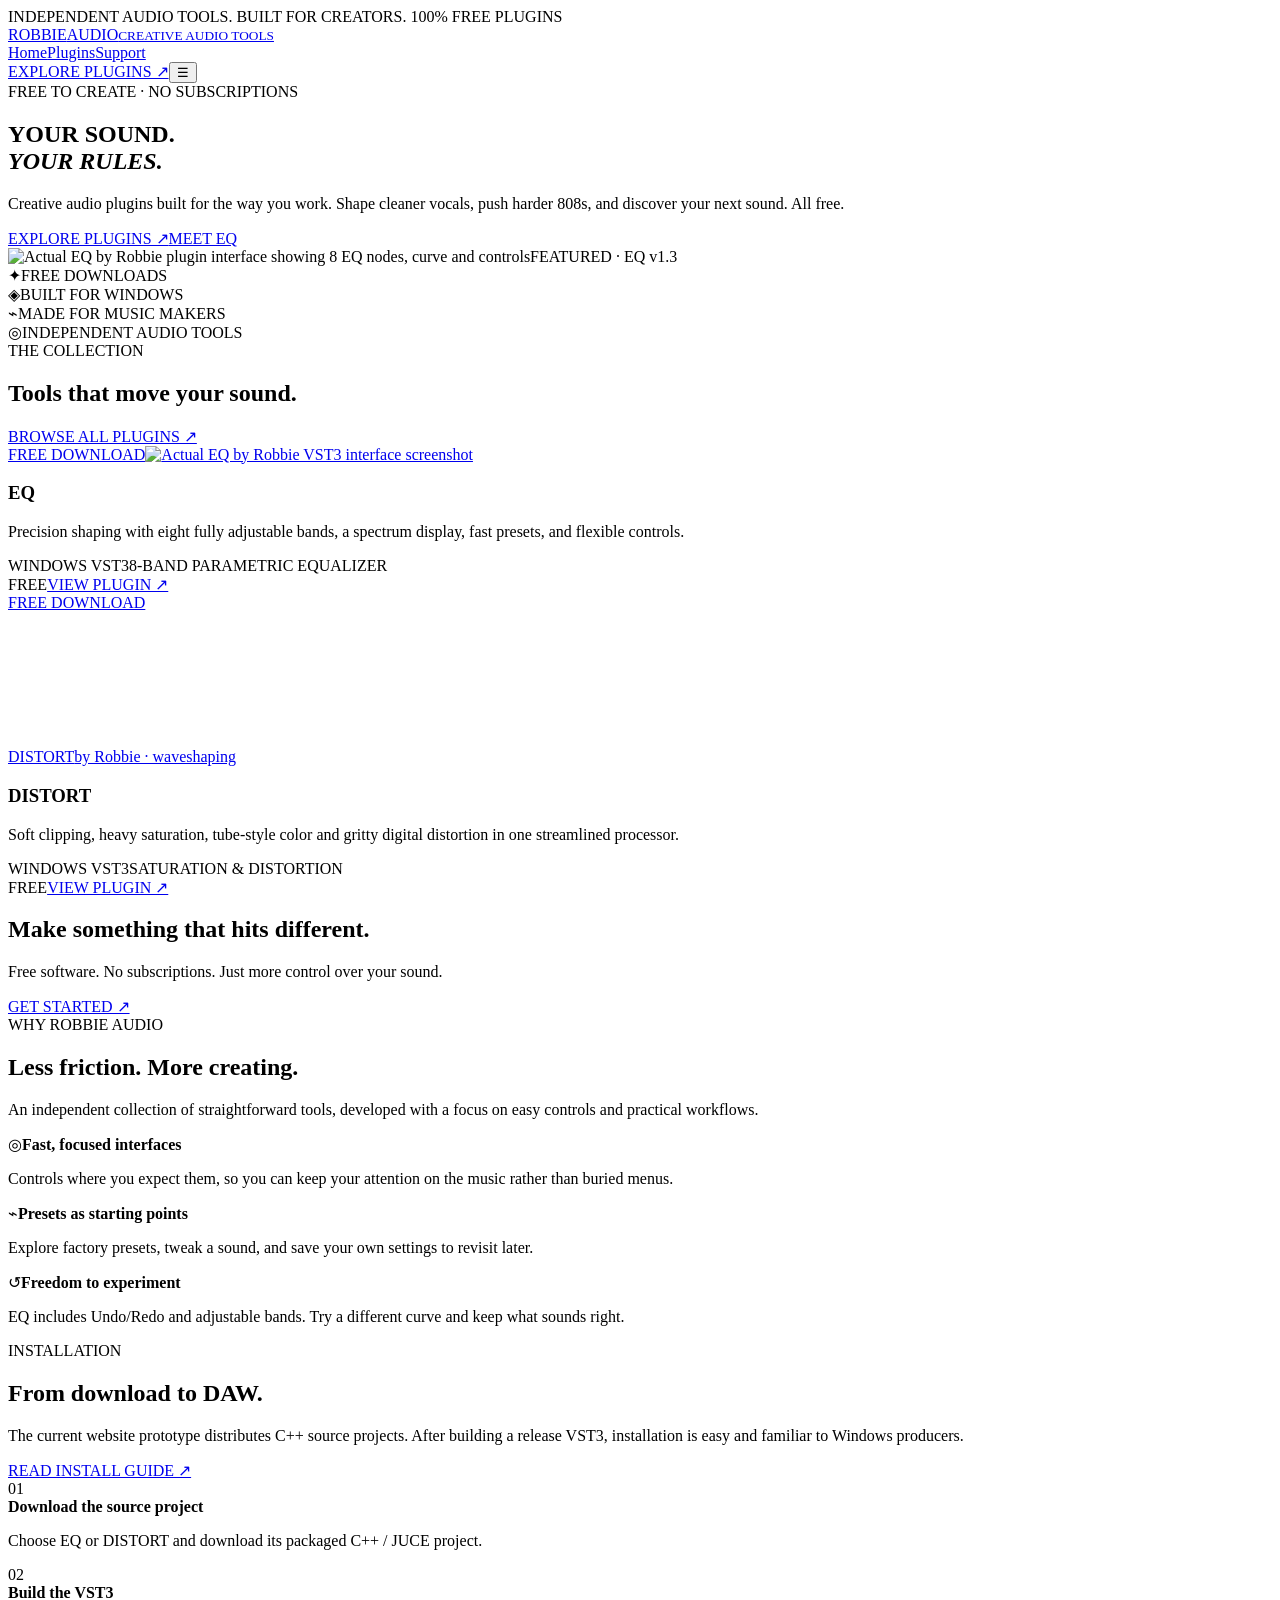
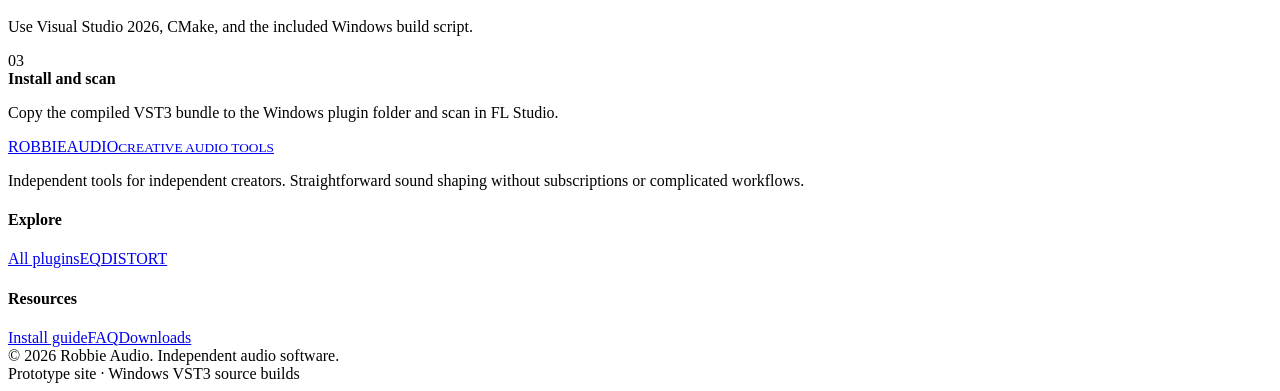
==== index.html @ d61e67d3 "Add files via upload" ====
<!doctype html><html lang="en"><head><meta charset="UTF-8"><meta name="viewport" content="width=device-width,initial-scale=1"><meta name="theme-color" content="#0b0b0e"><meta name="description" content="Robbie Audio makes creative audio plugins for producers. Explore free EQ and distortion plugins for Windows VST3."><link rel="icon" type="image/svg+xml" href="assets/favicon.svg"><link rel="stylesheet" href="assets/style.css"><title>Free VST Plugins | Robbie Audio</title></head><body><div class="announcement">INDEPENDENT AUDIO TOOLS. BUILT FOR CREATORS. <span>100% FREE PLUGINS</span></div><header class="site-header"><nav class="nav container" aria-label="Main navigation"><a href="index.html" class="logo">ROBBIE<span>AUDIO</span><small>CREATIVE AUDIO TOOLS</small></a><div class="nav-links"><a href="index.html">Home</a><a href="plugins.html">Plugins</a><a href="support.html">Support</a></div><div class="nav-actions"><a class="nav-pill" href="plugins.html">EXPLORE PLUGINS ↗</a><button data-menu class="menu-btn" aria-label="Toggle navigation" aria-expanded="false">☰</button></div></nav></header><main><section class="hero"><div class="container hero-inner"><div><div class="eyebrow">FREE TO CREATE · NO SUBSCRIPTIONS</div><h1>YOUR SOUND.<br><em>YOUR RULES.</em></h1><p>Creative audio plugins built for the way you work. Shape cleaner vocals, push harder 808s, and discover your next sound. All free.</p><div class="hero-actions"><a class="btn btn-primary" href="plugins.html">EXPLORE PLUGINS ↗</a><a class="btn btn-outline" href="eq.html">MEET EQ</a></div></div><div class="hero-visual"><img src="assets/eq-actual.png" alt="Actual EQ by Robbie plugin interface showing 8 EQ nodes, curve and controls"><span class="visual-tag">FEATURED · EQ v1.3</span></div></div></section>
<div class="stat-strip"><div class="container stats"><div class="stat"><span class="stat-symbol">✦</span>FREE DOWNLOADS</div><div class="stat"><span class="stat-symbol">◈</span>BUILT FOR WINDOWS</div><div class="stat"><span class="stat-symbol">⌁</span>MADE FOR MUSIC MAKERS</div><div class="stat"><span class="stat-symbol">◎</span>INDEPENDENT AUDIO TOOLS</div></div></div>
<section class="section" id="plugins"><div class="container"><div class="section-header"><div><div class="eyebrow">THE COLLECTION</div><h2 class="section-title">Tools that move your sound.</h2></div><a class="text-link" href="plugins.html">BROWSE ALL PLUGINS ↗</a></div><div class="product-grid"><article class="product-card" data-product data-category="equalizer" data-search="eq 8-band parametric equalizer vocals 808 mixing mastering saturation distortion filter free windows vst3"><a href="eq.html" class="product-image " aria-label="View EQ"><span class="product-badge">FREE DOWNLOAD</span><img src="assets/eq-actual.png" loading="lazy" alt="Actual EQ by Robbie VST3 interface screenshot"></a><div class="product-info"><h3>EQ</h3><p>Precision shaping with eight fully adjustable bands, a spectrum display, fast presets, and flexible controls.</p><div class="product-meta"><span class="chip">WINDOWS VST3</span><span class="chip">8-BAND PARAMETRIC EQUALIZER</span></div><div class="product-footer"><span class="free">FREE</span><a class="btn btn-outline btn-sm" href="eq.html">VIEW PLUGIN ↗</a></div></div></article><article class="product-card" data-product data-category="distortion" data-search="distort saturation & distortion vocals 808 mixing mastering saturation distortion filter free windows vst3"><a href="distort.html" class="product-image darkwave" aria-label="View DISTORT"><span class="product-badge">FREE DOWNLOAD</span><div class="waveart"><span class="name">DISTORT</span><span class="maker">by Robbie · waveshaping</span><canvas data-wave aria-label="Abstract saturation waveform illustration"></canvas></div></a><div class="product-info"><h3>DISTORT</h3><p>Soft clipping, heavy saturation, tube-style color and gritty digital distortion in one streamlined processor.</p><div class="product-meta"><span class="chip">WINDOWS VST3</span><span class="chip">SATURATION & DISTORTION</span></div><div class="product-footer"><span class="free">FREE</span><a class="btn btn-outline btn-sm" href="distort.html">VIEW PLUGIN ↗</a></div></div></article></div></div></section>
<section class="wide-banner"><div class="container banner-inner"><div><h2>Make something that hits different.</h2><p>Free software. No subscriptions. Just more control over your sound.</p></div><a class="btn btn-dark" href="plugins.html">GET STARTED ↗</a></div></section>
<section class="section"><div class="container"><div class="eyebrow">WHY ROBBIE AUDIO</div><h2 class="section-title">Less friction. More creating.</h2><p class="section-description">An independent collection of straightforward tools, developed with a focus on easy controls and practical workflows.</p><div class="feature-grid"><div class="feature"><span class="feature-icon">◎</span><b>Fast, focused interfaces</b><p>Controls where you expect them, so you can keep your attention on the music rather than buried menus.</p></div><div class="feature"><span class="feature-icon">⌁</span><b>Presets as starting points</b><p>Explore factory presets, tweak a sound, and save your own settings to revisit later.</p></div><div class="feature"><span class="feature-icon">↺</span><b>Freedom to experiment</b><p>EQ includes Undo/Redo and adjustable bands. Try a different curve and keep what sounds right.</p></div></div></div></section>
<section class="section support-preview"><div class="container support-cols"><div><div class="eyebrow">INSTALLATION</div><h2 class="section-title">From download to DAW.</h2><p class="section-description">The current website prototype distributes C++ source projects. After building a release VST3, installation is easy and familiar to Windows producers.</p><a href="support.html" class="btn btn-outline" style="margin-top:21px">READ INSTALL GUIDE ↗</a></div><div class="steps"><div class="step"><div class="step-num">01</div><div><strong>Download the source project</strong><p>Choose EQ or DISTORT and download its packaged C++ / JUCE project.</p></div></div><div class="step"><div class="step-num">02</div><div><strong>Build the VST3</strong><p>Use Visual Studio 2026, CMake, and the included Windows build script.</p></div></div><div class="step"><div class="step-num">03</div><div><strong>Install and scan</strong><p>Copy the compiled VST3 bundle to the Windows plugin folder and scan in FL Studio.</p></div></div></div></div></section></main><footer class="footer"><div class="container"><div class="footer-grid"><div><a class="logo" href="index.html">ROBBIE<span>AUDIO</span><small>CREATIVE AUDIO TOOLS</small></a><p>Independent tools for independent creators. Straightforward sound shaping without subscriptions or complicated workflows.</p></div><div><h4>Explore</h4><a class="sub" href="plugins.html">All plugins</a><a class="sub" href="eq.html">EQ</a><a class="sub" href="distort.html">DISTORT</a></div><div><h4>Resources</h4><a class="sub" href="support.html">Install guide</a><a class="sub" href="support.html#faq">FAQ</a><a class="sub" href="support.html#downloads">Downloads</a></div></div><div class="footer-bottom"><div>© 2026 Robbie Audio. Independent audio software.</div><div>Prototype site · Windows VST3 source builds</div></div></div></footer><script src="assets/site.js" defer></script></body></html>
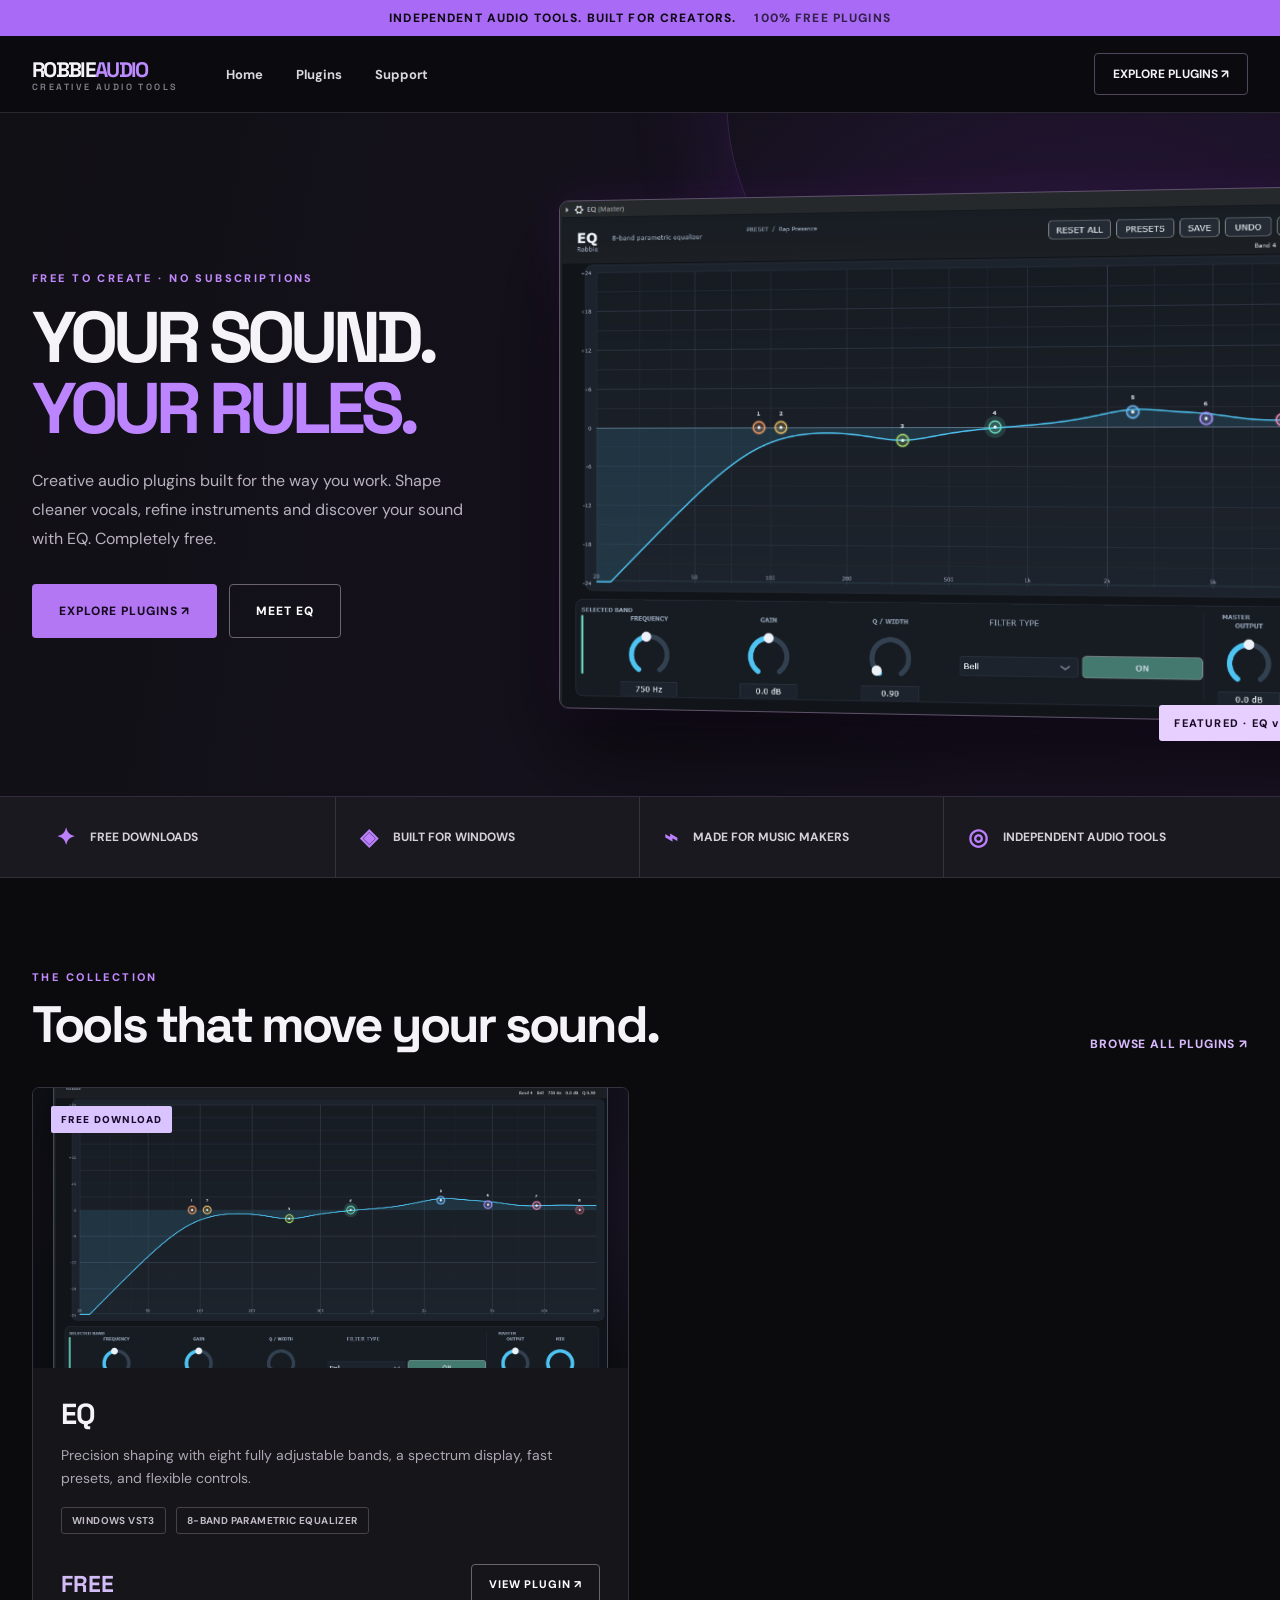
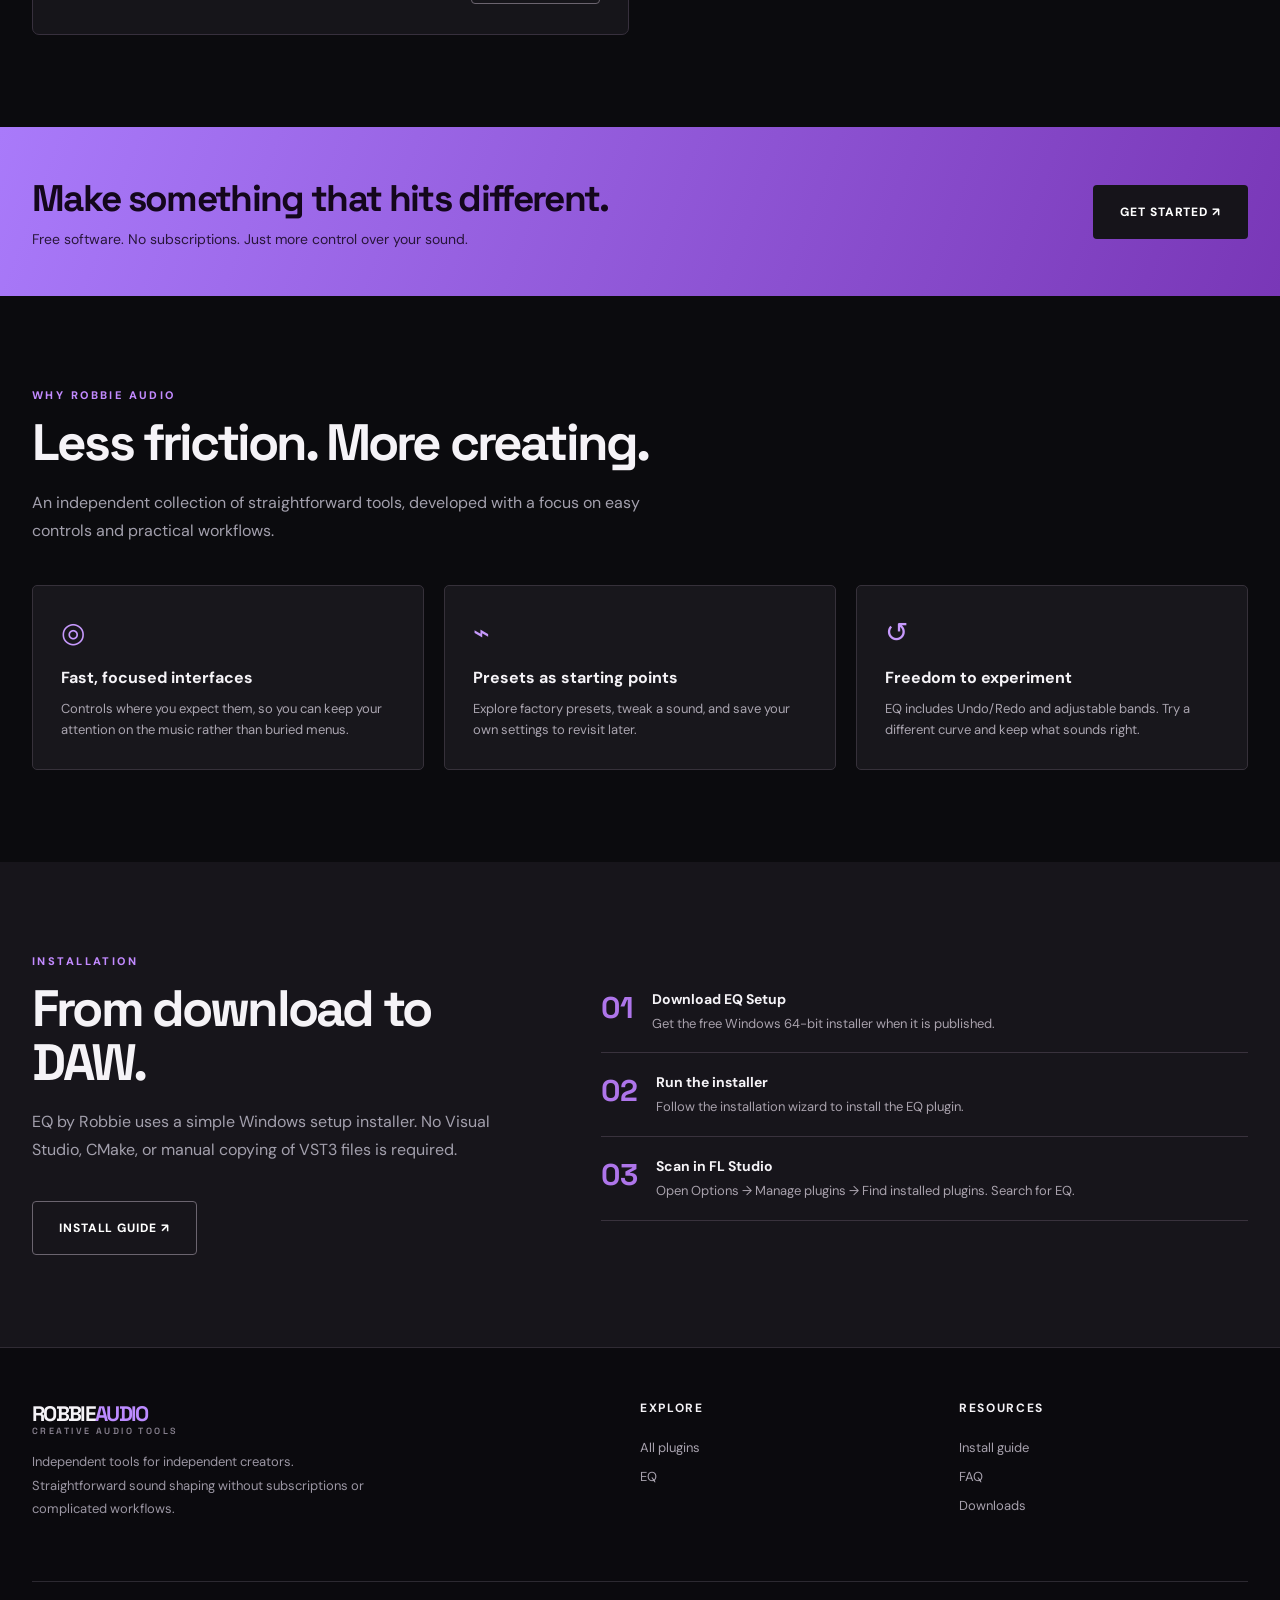
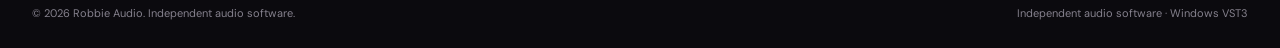
==== commit a6f0b353: "Feature EQ v1.4 installer and hide unreleased DISTORT" ====
--- a/index.html
+++ b/index.html
@@ -1,6 +1,6 @@
-<!doctype html><html lang="en"><head><meta charset="UTF-8"><meta name="viewport" content="width=device-width,initial-scale=1"><meta name="theme-color" content="#0b0b0e"><meta name="description" content="Robbie Audio makes creative audio plugins for producers. Explore free EQ and distortion plugins for Windows VST3."><link rel="icon" type="image/svg+xml" href="assets/favicon.svg"><link rel="stylesheet" href="assets/style.css"><title>Free VST Plugins | Robbie Audio</title></head><body><div class="announcement">INDEPENDENT AUDIO TOOLS. BUILT FOR CREATORS. <span>100% FREE PLUGINS</span></div><header class="site-header"><nav class="nav container" aria-label="Main navigation"><a href="index.html" class="logo">ROBBIE<span>AUDIO</span><small>CREATIVE AUDIO TOOLS</small></a><div class="nav-links"><a href="index.html">Home</a><a href="plugins.html">Plugins</a><a href="support.html">Support</a></div><div class="nav-actions"><a class="nav-pill" href="plugins.html">EXPLORE PLUGINS ↗</a><button data-menu class="menu-btn" aria-label="Toggle navigation" aria-expanded="false">☰</button></div></nav></header><main><section class="hero"><div class="container hero-inner"><div><div class="eyebrow">FREE TO CREATE · NO SUBSCRIPTIONS</div><h1>YOUR SOUND.<br><em>YOUR RULES.</em></h1><p>Creative audio plugins built for the way you work. Shape cleaner vocals, push harder 808s, and discover your next sound. All free.</p><div class="hero-actions"><a class="btn btn-primary" href="plugins.html">EXPLORE PLUGINS ↗</a><a class="btn btn-outline" href="eq.html">MEET EQ</a></div></div><div class="hero-visual"><img src="assets/eq-actual.png" alt="Actual EQ by Robbie plugin interface showing 8 EQ nodes, curve and controls"><span class="visual-tag">FEATURED · EQ v1.3</span></div></div></section>
+<!doctype html><html lang="en"><head><meta charset="UTF-8"><meta name="viewport" content="width=device-width,initial-scale=1"><meta name="theme-color" content="#0b0b0e"><meta name="description" content="Robbie Audio makes creative audio plugins for producers. Explore EQ, a free parametric equalizer for Windows VST3."><link rel="icon" type="image/svg+xml" href="assets/favicon.svg"><link rel="stylesheet" href="assets/style.css"><title>Free VST Plugins | Robbie Audio</title></head><body><div class="announcement">INDEPENDENT AUDIO TOOLS. BUILT FOR CREATORS. <span>100% FREE PLUGINS</span></div><header class="site-header"><nav class="nav container" aria-label="Main navigation"><a href="index.html" class="logo">ROBBIE<span>AUDIO</span><small>CREATIVE AUDIO TOOLS</small></a><div class="nav-links"><a href="index.html">Home</a><a href="plugins.html">Plugins</a><a href="support.html">Support</a></div><div class="nav-actions"><a class="nav-pill" href="plugins.html">EXPLORE PLUGINS ↗</a><button data-menu class="menu-btn" aria-label="Toggle navigation" aria-expanded="false">☰</button></div></nav></header><main><section class="hero"><div class="container hero-inner"><div><div class="eyebrow">FREE TO CREATE · NO SUBSCRIPTIONS</div><h1>YOUR SOUND.<br><em>YOUR RULES.</em></h1><p>Creative audio plugins built for the way you work. Shape cleaner vocals, refine instruments and discover your sound with EQ. Completely free.</p><div class="hero-actions"><a class="btn btn-primary" href="plugins.html">EXPLORE PLUGINS ↗</a><a class="btn btn-outline" href="eq.html">MEET EQ</a></div></div><div class="hero-visual"><img src="assets/eq-actual.png" alt="Actual EQ by Robbie plugin interface showing 8 EQ nodes, curve and controls"><span class="visual-tag">FEATURED · EQ v1.4</span></div></div></section>
 <div class="stat-strip"><div class="container stats"><div class="stat"><span class="stat-symbol">✦</span>FREE DOWNLOADS</div><div class="stat"><span class="stat-symbol">◈</span>BUILT FOR WINDOWS</div><div class="stat"><span class="stat-symbol">⌁</span>MADE FOR MUSIC MAKERS</div><div class="stat"><span class="stat-symbol">◎</span>INDEPENDENT AUDIO TOOLS</div></div></div>
-<section class="section" id="plugins"><div class="container"><div class="section-header"><div><div class="eyebrow">THE COLLECTION</div><h2 class="section-title">Tools that move your sound.</h2></div><a class="text-link" href="plugins.html">BROWSE ALL PLUGINS ↗</a></div><div class="product-grid"><article class="product-card" data-product data-category="equalizer" data-search="eq 8-band parametric equalizer vocals 808 mixing mastering saturation distortion filter free windows vst3"><a href="eq.html" class="product-image " aria-label="View EQ"><span class="product-badge">FREE DOWNLOAD</span><img src="assets/eq-actual.png" loading="lazy" alt="Actual EQ by Robbie VST3 interface screenshot"></a><div class="product-info"><h3>EQ</h3><p>Precision shaping with eight fully adjustable bands, a spectrum display, fast presets, and flexible controls.</p><div class="product-meta"><span class="chip">WINDOWS VST3</span><span class="chip">8-BAND PARAMETRIC EQUALIZER</span></div><div class="product-footer"><span class="free">FREE</span><a class="btn btn-outline btn-sm" href="eq.html">VIEW PLUGIN ↗</a></div></div></article><article class="product-card" data-product data-category="distortion" data-search="distort saturation & distortion vocals 808 mixing mastering saturation distortion filter free windows vst3"><a href="distort.html" class="product-image darkwave" aria-label="View DISTORT"><span class="product-badge">FREE DOWNLOAD</span><div class="waveart"><span class="name">DISTORT</span><span class="maker">by Robbie · waveshaping</span><canvas data-wave aria-label="Abstract saturation waveform illustration"></canvas></div></a><div class="product-info"><h3>DISTORT</h3><p>Soft clipping, heavy saturation, tube-style color and gritty digital distortion in one streamlined processor.</p><div class="product-meta"><span class="chip">WINDOWS VST3</span><span class="chip">SATURATION & DISTORTION</span></div><div class="product-footer"><span class="free">FREE</span><a class="btn btn-outline btn-sm" href="distort.html">VIEW PLUGIN ↗</a></div></div></article></div></div></section>
+<section class="section" id="plugins"><div class="container"><div class="section-header"><div><div class="eyebrow">THE COLLECTION</div><h2 class="section-title">Tools that move your sound.</h2></div><a class="text-link" href="plugins.html">BROWSE ALL PLUGINS ↗</a></div><div class="product-grid"><article class="product-card" data-product data-category="equalizer" data-search="eq 8-band parametric equalizer vocals 808 mixing mastering saturation distortion filter free windows vst3"><a href="eq.html" class="product-image " aria-label="View EQ"><span class="product-badge">FREE DOWNLOAD</span><img src="assets/eq-actual.png" loading="lazy" alt="Actual EQ by Robbie VST3 interface screenshot"></a><div class="product-info"><h3>EQ</h3><p>Precision shaping with eight fully adjustable bands, a spectrum display, fast presets, and flexible controls.</p><div class="product-meta"><span class="chip">WINDOWS VST3</span><span class="chip">8-BAND PARAMETRIC EQUALIZER</span></div><div class="product-footer"><span class="free">FREE</span><a class="btn btn-outline btn-sm" href="eq.html">VIEW PLUGIN ↗</a></div></div></article></div></div></section>
 <section class="wide-banner"><div class="container banner-inner"><div><h2>Make something that hits different.</h2><p>Free software. No subscriptions. Just more control over your sound.</p></div><a class="btn btn-dark" href="plugins.html">GET STARTED ↗</a></div></section>
 <section class="section"><div class="container"><div class="eyebrow">WHY ROBBIE AUDIO</div><h2 class="section-title">Less friction. More creating.</h2><p class="section-description">An independent collection of straightforward tools, developed with a focus on easy controls and practical workflows.</p><div class="feature-grid"><div class="feature"><span class="feature-icon">◎</span><b>Fast, focused interfaces</b><p>Controls where you expect them, so you can keep your attention on the music rather than buried menus.</p></div><div class="feature"><span class="feature-icon">⌁</span><b>Presets as starting points</b><p>Explore factory presets, tweak a sound, and save your own settings to revisit later.</p></div><div class="feature"><span class="feature-icon">↺</span><b>Freedom to experiment</b><p>EQ includes Undo/Redo and adjustable bands. Try a different curve and keep what sounds right.</p></div></div></div></section>
-<section class="section support-preview"><div class="container support-cols"><div><div class="eyebrow">INSTALLATION</div><h2 class="section-title">From download to DAW.</h2><p class="section-description">The current website prototype distributes C++ source projects. After building a release VST3, installation is easy and familiar to Windows producers.</p><a href="support.html" class="btn btn-outline" style="margin-top:21px">READ INSTALL GUIDE ↗</a></div><div class="steps"><div class="step"><div class="step-num">01</div><div><strong>Download the source project</strong><p>Choose EQ or DISTORT and download its packaged C++ / JUCE project.</p></div></div><div class="step"><div class="step-num">02</div><div><strong>Build the VST3</strong><p>Use Visual Studio 2026, CMake, and the included Windows build script.</p></div></div><div class="step"><div class="step-num">03</div><div><strong>Install and scan</strong><p>Copy the compiled VST3 bundle to the Windows plugin folder and scan in FL Studio.</p></div></div></div></div></section></main><footer class="footer"><div class="container"><div class="footer-grid"><div><a class="logo" href="index.html">ROBBIE<span>AUDIO</span><small>CREATIVE AUDIO TOOLS</small></a><p>Independent tools for independent creators. Straightforward sound shaping without subscriptions or complicated workflows.</p></div><div><h4>Explore</h4><a class="sub" href="plugins.html">All plugins</a><a class="sub" href="eq.html">EQ</a><a class="sub" href="distort.html">DISTORT</a></div><div><h4>Resources</h4><a class="sub" href="support.html">Install guide</a><a class="sub" href="support.html#faq">FAQ</a><a class="sub" href="support.html#downloads">Downloads</a></div></div><div class="footer-bottom"><div>© 2026 Robbie Audio. Independent audio software.</div><div>Prototype site · Windows VST3 source builds</div></div></div></footer><script src="assets/site.js" defer></script></body></html>+<section class="section support-preview"><div class="container support-cols"><div><div class="eyebrow">INSTALLATION</div><h2 class="section-title">From download to DAW.</h2><p class="section-description">EQ by Robbie uses a simple Windows setup installer. No Visual Studio, CMake, or manual copying of VST3 files is required.</p><a href="support.html" class="btn btn-outline" style="margin-top:21px">INSTALL GUIDE ↗</a></div><div class="steps"><div class="step"><div class="step-num">01</div><div><strong>Download EQ Setup</strong><p>Get the free Windows 64-bit installer when it is published.</p></div></div><div class="step"><div class="step-num">02</div><div><strong>Run the installer</strong><p>Follow the installation wizard to install the EQ plugin.</p></div></div><div class="step"><div class="step-num">03</div><div><strong>Scan in FL Studio</strong><p>Open Options → Manage plugins → Find installed plugins. Search for EQ.</p></div></div></div></div></section></main><footer class="footer"><div class="container"><div class="footer-grid"><div><a class="logo" href="index.html">ROBBIE<span>AUDIO</span><small>CREATIVE AUDIO TOOLS</small></a><p>Independent tools for independent creators. Straightforward sound shaping without subscriptions or complicated workflows.</p></div><div><h4>Explore</h4><a class="sub" href="plugins.html">All plugins</a><a class="sub" href="eq.html">EQ</a></div><div><h4>Resources</h4><a class="sub" href="support.html">Install guide</a><a class="sub" href="support.html#faq">FAQ</a><a class="sub" href="support.html#downloads">Downloads</a></div></div><div class="footer-bottom"><div>© 2026 Robbie Audio. Independent audio software.</div><div>Independent audio software · Windows VST3</div></div></div></footer><script src="assets/site.js" defer></script></body></html>
--- a/assets/style.css
+++ b/assets/style.css
@@ -0,0 +1,2 @@
+@import url('https://fonts.googleapis.com/css2?family=DM+Sans:wght@400;500;600;700&family=Space+Grotesk:wght@400;500;600;700&display=swap');
+:root{--bg:#0b0b0e;--panel:#15151a;--panel2:#202027;--stroke:#35343d;--text:#f5f3f7;--muted:#a3a0ad;--violet:#b676ff;--violet2:#7b39e8;--green:#b7f498;--max:1232px}*{box-sizing:border-box}html{scroll-behavior:smooth}body{margin:0;background:var(--bg);color:var(--text);font-family:'DM Sans',Arial,sans-serif;-webkit-font-smoothing:antialiased}button,input{font:inherit}a{color:inherit;text-decoration:none}button{cursor:pointer}::selection{background:#a66afa;color:#111}.container{width:min(var(--max),calc(100% - 64px));margin:auto}.announcement{background:#a96bf5;color:#0f0816;text-align:center;padding:10px 16px;font-size:12px;font-weight:800;letter-spacing:.095em}.announcement span{margin-left:14px;opacity:.76}.site-header{position:sticky;top:0;z-index:20;background:rgba(12,12,16,.94);border-bottom:1px solid #292831;backdrop-filter:blur(18px)}.nav{height:76px;display:flex;align-items:center;gap:48px}.logo{font-family:'Space Grotesk',sans-serif;font-size:21px;font-weight:700;letter-spacing:-.08em;white-space:nowrap}.logo span{color:#bc8bff}.logo small{display:block;font-size:9px;letter-spacing:.27em;color:#87808e;margin-top:-2px;font-weight:600}.nav-links{display:flex;align-items:center;gap:33px;flex:1}.nav-links a{font-size:13px;color:#d8d6de;font-weight:700;transition:color .2s}.nav-links a:hover,.nav-links a.active{color:#c99aff}.nav-actions{display:flex;align-items:center;gap:16px}.nav-pill{border:1px solid #51475d;padding:12px 18px;border-radius:4px;font-size:12px;font-weight:700;white-space:nowrap}.nav-pill:hover{background:#231b2c}.menu-btn{display:none;color:white;background:none;border:0;font-size:27px}.section{padding:92px 0}.eyebrow{font-size:11px;font-weight:800;letter-spacing:.22em;color:#c28aff;text-transform:uppercase}.eyebrow.dark{color:#6c29bb}.section-title{font:700 clamp(34px,4vw,52px)/1.06 'Space Grotesk',sans-serif;letter-spacing:-.055em;margin:14px 0 18px}.section-description{color:var(--muted);line-height:1.75;max-width:620px}.btn{display:inline-flex;align-items:center;justify-content:center;gap:12px;border-radius:4px;border:1px solid transparent;font-weight:800;font-size:12px;letter-spacing:.075em;text-transform:uppercase;padding:18px 26px;transition:transform .15s,background .15s,box-shadow .15s}.btn:hover{transform:translateY(-2px)}.btn-primary{background:#b477f4;color:#150a1d}.btn-primary:hover{background:#cf9dff;box-shadow:0 8px 25px #b477f433}.btn-outline{border-color:#6b646f;background:transparent;color:white}.btn-outline:hover{border-color:#d8a9ff;background:#ffffff0a}.btn-dark{background:#16141a;color:#fff}.btn-sm{padding:12px 17px;font-size:11px}.hero{position:relative;overflow:hidden;background:radial-gradient(ellipse 42% 72% at 83% 40%,#5d278d42,transparent 85%),linear-gradient(100deg,#111015,#15111d 58%,#1a1225);border-bottom:1px solid #332a3d}.hero:after{content:'';position:absolute;right:-250px;top:-360px;width:800px;height:650px;border:1px solid #78459755;transform:rotate(-20deg);border-radius:45%;box-shadow:0 0 100px #6c2db633;pointer-events:none}.hero-inner{position:relative;z-index:1;display:grid;grid-template-columns:41% 59%;align-items:center;gap:14px;min-height:568px;padding:80px 0}.hero h1{font:700 clamp(54px,5.6vw,82px)/.99 'Space Grotesk',sans-serif;letter-spacing:-.07em;margin:17px 0 23px}.hero h1 em{font-style:normal;color:#bc85ff}.hero p{font-size:16px;color:#b9b1bf;line-height:1.8;max-width:450px;margin:0 0 30px}.hero-actions{display:flex;gap:12px;flex-wrap:wrap}.hero-visual{position:relative;min-width:0}.hero-visual img{width:117%;max-width:none;border:1px solid #60516b;border-radius:10px;box-shadow:0 45px 95px #000a,0 0 50px #9238de24;transform:perspective(1200px) rotateY(-5deg);display:block}.visual-tag{position:absolute;right:-7%;bottom:-25px;background:#e7d0ff;color:#1b0d27;padding:11px 15px;border-radius:3px;font-weight:800;font-size:11px;letter-spacing:.11em}.stat-strip{background:#1a1920;border-bottom:1px solid #303038}.stats{display:grid;grid-template-columns:repeat(4,1fr)}.stat{padding:25px 24px;border-right:1px solid #37313d;display:flex;align-items:center;gap:15px;font-size:12px;font-weight:700;color:#d6d0d9}.stat:last-child{border:0}.stat-symbol{color:#bc80fc;font-size:23px}.section-header{display:flex;align-items:end;justify-content:space-between;gap:25px;margin-bottom:35px}.section-header .section-title{margin-bottom:0}.text-link{font-size:12px;font-weight:800;letter-spacing:.07em;white-space:nowrap;color:#d7b9fa}.text-link:hover{color:white}.product-grid{display:grid;grid-template-columns:repeat(2,minmax(0,1fr));gap:22px}.product-card{border:1px solid #37303d;background:#16151a;border-radius:7px;overflow:hidden;transition:transform .2s,border-color .2s;display:flex;flex-direction:column}.product-card:hover{transform:translateY(-5px);border-color:#9462bd}.product-image{height:280px;position:relative;overflow:hidden;display:flex;align-items:center;justify-content:center;background:radial-gradient(ellipse at 70% 40%,#4d2b704a,transparent 75%),#101117;padding:20px}.product-image img{width:100%;border:1px solid #3f4a5c;border-radius:4px;box-shadow:0 30px 50px #0009}.product-image.darkwave{background:radial-gradient(ellipse at 53% 50%,#67284855,transparent 70%),#100e15}.product-badge{position:absolute;top:18px;left:18px;background:#dac4ff;color:#190b2b;border-radius:2px;padding:7px 10px;font-weight:900;letter-spacing:.11em;font-size:10px;z-index:2}.product-info{padding:27px 28px 30px;display:flex;flex-direction:column;gap:12px;flex:1}.product-info h3{font:700 29px 'Space Grotesk',sans-serif;letter-spacing:-.045em;margin:0}.product-info p{color:#ada7b4;font-size:14px;line-height:1.65;margin:0;flex:1}.product-meta{display:flex;gap:10px;flex-wrap:wrap;margin:5px 0}.chip{font-size:10px;border:1px solid #48414d;padding:6px 10px;border-radius:3px;color:#c1bbc7;font-weight:700;letter-spacing:.04em}.product-footer{display:flex;align-items:center;justify-content:space-between;gap:14px;margin-top:13px}.free{color:#d4bcf6;font-family:'Space Grotesk',sans-serif;font-size:23px;font-weight:700}.waveart{width:100%;height:100%;min-height:190px;display:grid;place-items:center;position:relative;overflow:hidden}.waveart .name{position:absolute;top:28px;left:30px;z-index:2;font:700 31px 'Space Grotesk',sans-serif;letter-spacing:-.055em}.waveart .maker{position:absolute;top:67px;left:31px;z-index:2;color:#afa3b4;font-size:11px}.waveart canvas{width:100%;height:100%}.wide-banner{background:linear-gradient(110deg,#a97afa,#7937b7);padding:48px 0;color:#14071c}.banner-inner{display:flex;align-items:center;justify-content:space-between;gap:40px}.banner-inner h2{font:700 37px 'Space Grotesk',sans-serif;letter-spacing:-.045em;margin:0 0 8px}.banner-inner p{margin:0;opacity:.85;font-size:14px}.feature-grid{display:grid;grid-template-columns:repeat(3,1fr);gap:20px;margin-top:40px}.feature{border:1px solid #36313a;border-radius:5px;padding:28px;background:#18171c}.feature b{display:block;font-size:16px;margin:16px 0 10px}.feature p{color:#aaa5b0;font-size:13px;line-height:1.65;margin:0}.feature-icon{font-size:28px;color:#c699fc}.support-preview{background:#17151b}.support-cols{display:grid;grid-template-columns:.85fr 1.15fr;gap:90px;align-items:center}.steps{display:grid;gap:18px}.step{display:flex;gap:18px;border-bottom:1px solid #39323d;padding:0 0 18px}.step-num{font:700 30px 'Space Grotesk';color:#ae75ea}.step strong{font-size:14px}.step p{margin:5px 0 0;color:#a8a1ac;line-height:1.6;font-size:13px}.footer{padding:52px 0 28px;background:#0b0a0e;border-top:1px solid #302b34}.footer-grid{display:grid;grid-template-columns:2fr 1fr 1fr;gap:30px}.footer p{max-width:350px;font-size:13px;line-height:1.8;color:#9b96a3}.footer h4{font-size:12px;text-transform:uppercase;letter-spacing:.14em;margin:0 0 17px}.footer a.sub{display:block;color:#a7a1ad;font-size:13px;padding:6px 0}.footer a.sub:hover{color:white}.footer-bottom{margin-top:48px;border-top:1px solid #2c2931;padding-top:24px;display:flex;justify-content:space-between;gap:20px;color:#85818d;font-size:11px}.page-hero{padding:75px 0 54px;border-bottom:1px solid #35313a;background:radial-gradient(ellipse at 75% 0%,#42205b3d,transparent 60%)}.page-hero h1{font:700 clamp(45px,5vw,65px)/1.1 'Space Grotesk';letter-spacing:-.07em;margin:14px 0}.page-hero p{color:#aea8b4;max-width:660px;line-height:1.7;font-size:15px}.catalog-toolbar{display:flex;gap:15px;flex-wrap:wrap;justify-content:space-between;margin-bottom:28px}.searchbox{background:#1a1920;border:1px solid #49414e;border-radius:4px;color:white;padding:14px 17px;min-width:290px;flex:1;max-width:460px;outline:none}.searchbox:focus{border-color:#b781fa}.filters{display:flex;gap:8px;flex-wrap:wrap}.filter{background:#201c24;color:#c6bfcc;border:1px solid #48404d;border-radius:4px;padding:12px 15px;font-size:12px;font-weight:700}.filter.active,.filter:hover{background:#bb86fa;color:#160a1f;border-color:#bb86fa}.no-results{display:none;color:#aaa3ae;padding:40px;border:1px dashed #49404e}.detail-layout{display:grid;grid-template-columns:1.15fr .85fr;gap:55px;align-items:center}.detail-preview{border-radius:7px;overflow:hidden;border:1px solid #434050;background:#16141b}.detail-preview img{width:100%;display:block}.detail-preview .waveart{height:340px}.detail-copy .eyebrow{margin:0}.detail-copy h1{font:700 clamp(52px,5vw,80px)/1 'Space Grotesk';letter-spacing:-.075em;margin:12px 0}.detail-copy h2{font:500 19px 'Space Grotesk';color:#ddd6e5;margin:0 0 18px}.detail-copy p{font-size:15px;color:#b6b0bd;line-height:1.75}.detail-actions{display:flex;gap:12px;flex-wrap:wrap;margin:24px 0}.small-info{font-size:12px;color:#a9a3b0}.spec-grid{display:grid;grid-template-columns:repeat(4,1fr);gap:13px;margin-top:48px}.spec{background:#1a191f;border:1px solid #36313c;padding:19px;border-radius:4px}.spec small{display:block;color:#96909e;font-size:10px;letter-spacing:.1em;margin-bottom:9px}.spec strong{font-size:14px}.two-col{display:grid;grid-template-columns:1fr 1fr;gap:60px}.checklist{margin:0;padding:0;list-style:none;display:grid;gap:13px}.checklist li{display:flex;gap:10px;align-items:start;color:#cbc6d0;font-size:14px}.checklist li::before{content:'✓';color:#c28fff;font-weight:900}.note{background:#201a28;border-left:3px solid #ad79e8;padding:21px 23px;color:#c8bed1;line-height:1.7;font-size:13px}.accordion{border-bottom:1px solid #39323e}.accordion button{display:flex;justify-content:space-between;width:100%;background:none;border:0;color:white;text-align:left;font-size:15px;font-weight:700;padding:20px 0}.accordion button span{color:#c28afa}.accordion .answer{display:none;color:#aaa3af;font-size:13px;line-height:1.75;padding:0 10px 20px 0}.accordion.open .answer{display:block}.code{font-family:Consolas,monospace;color:#ddd1e9;background:#22202a;border:1px solid #3d3446;padding:12px;overflow-wrap:anywhere}.breadcrumb{color:#938a9a;font-size:12px;padding-bottom:25px}.breadcrumb a:hover{color:white}.release-note{font-size:11px;color:#a79bab;margin-top:9px}.legal{font-size:12px;color:#aaa5ae;line-height:1.7}.hidden{display:none!important}@media(max-width:980px){.nav{gap:23px}.nav-links{gap:19px}.hero-inner{grid-template-columns:1fr;padding:70px 0 90px;gap:42px}.hero-visual img{width:100%;transform:none}.visual-tag{right:0}.product-image{height:230px}.support-cols,.detail-layout{gap:35px}.footer-grid{grid-template-columns:2fr 1fr 1fr}}@media(max-width:720px){.container{width:min(100% - 34px,var(--max))}.announcement{font-size:10px}.announcement span{display:none}.nav{height:67px}.nav-links{display:none;position:absolute;top:67px;left:0;right:0;background:#141219;border-bottom:1px solid #41354e;flex-direction:column;align-items:stretch;padding:23px 18px;gap:0}.nav-links.open{display:flex}.nav-links a{padding:14px 10px}.nav-actions{margin-left:auto}.nav-pill{padding:9px 11px}.menu-btn{display:block}.hero-inner{min-height:0}.hero h1{font-size:59px}.hero p{font-size:14px}.stats{grid-template-columns:1fr 1fr}.stat{border-bottom:1px solid #37313d;padding:17px 11px}.stat:nth-child(2){border-right:0}.section{padding:65px 0}.section-header{align-items:start}.product-grid,.feature-grid,.support-cols,.detail-layout,.two-col{grid-template-columns:1fr}.product-image{height:250px}.banner-inner{flex-direction:column;align-items:start}.banner-inner h2{font-size:29px}.footer-grid{grid-template-columns:1fr 1fr}.footer-grid>div:first-child{grid-column:span 2}.footer-bottom{flex-direction:column}.catalog-toolbar{flex-direction:column}.searchbox{max-width:none;min-width:0;width:100%}.spec-grid{grid-template-columns:repeat(2,1fr)}.detail-copy h1{font-size:62px}}
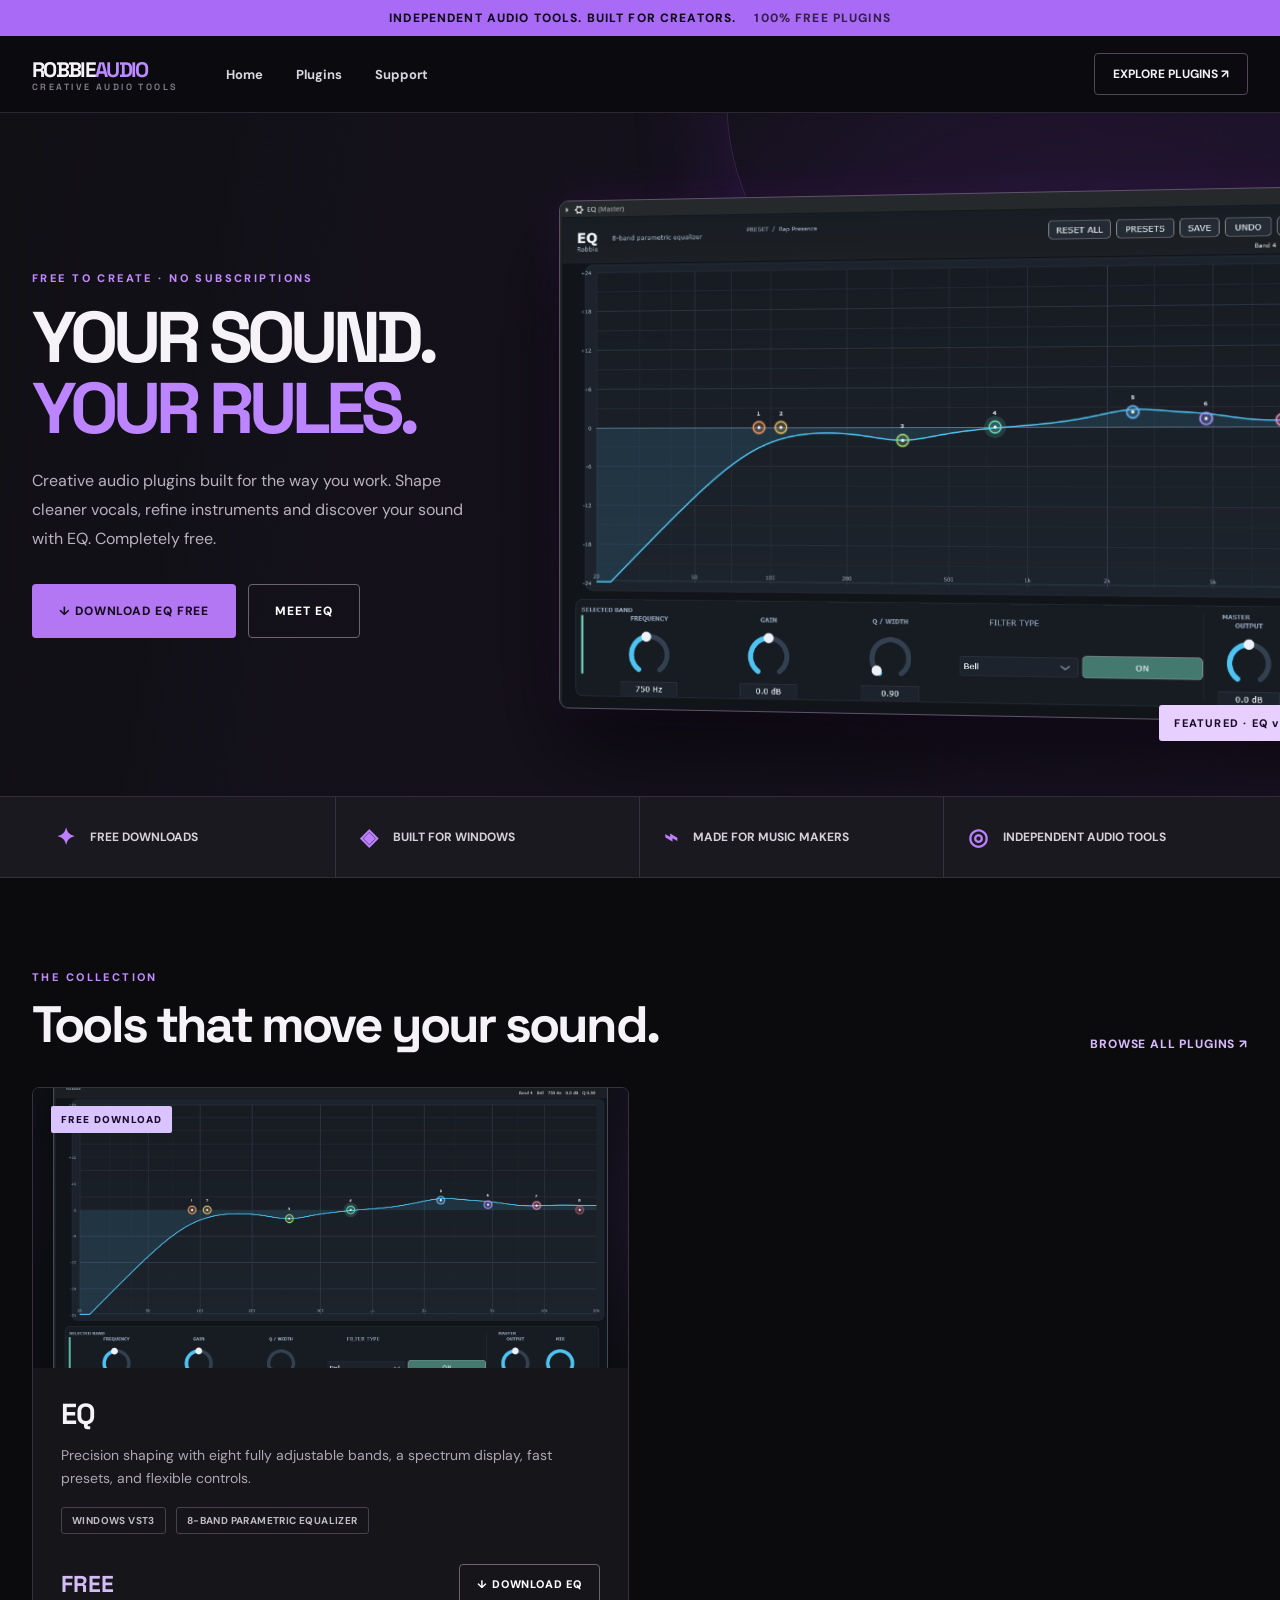
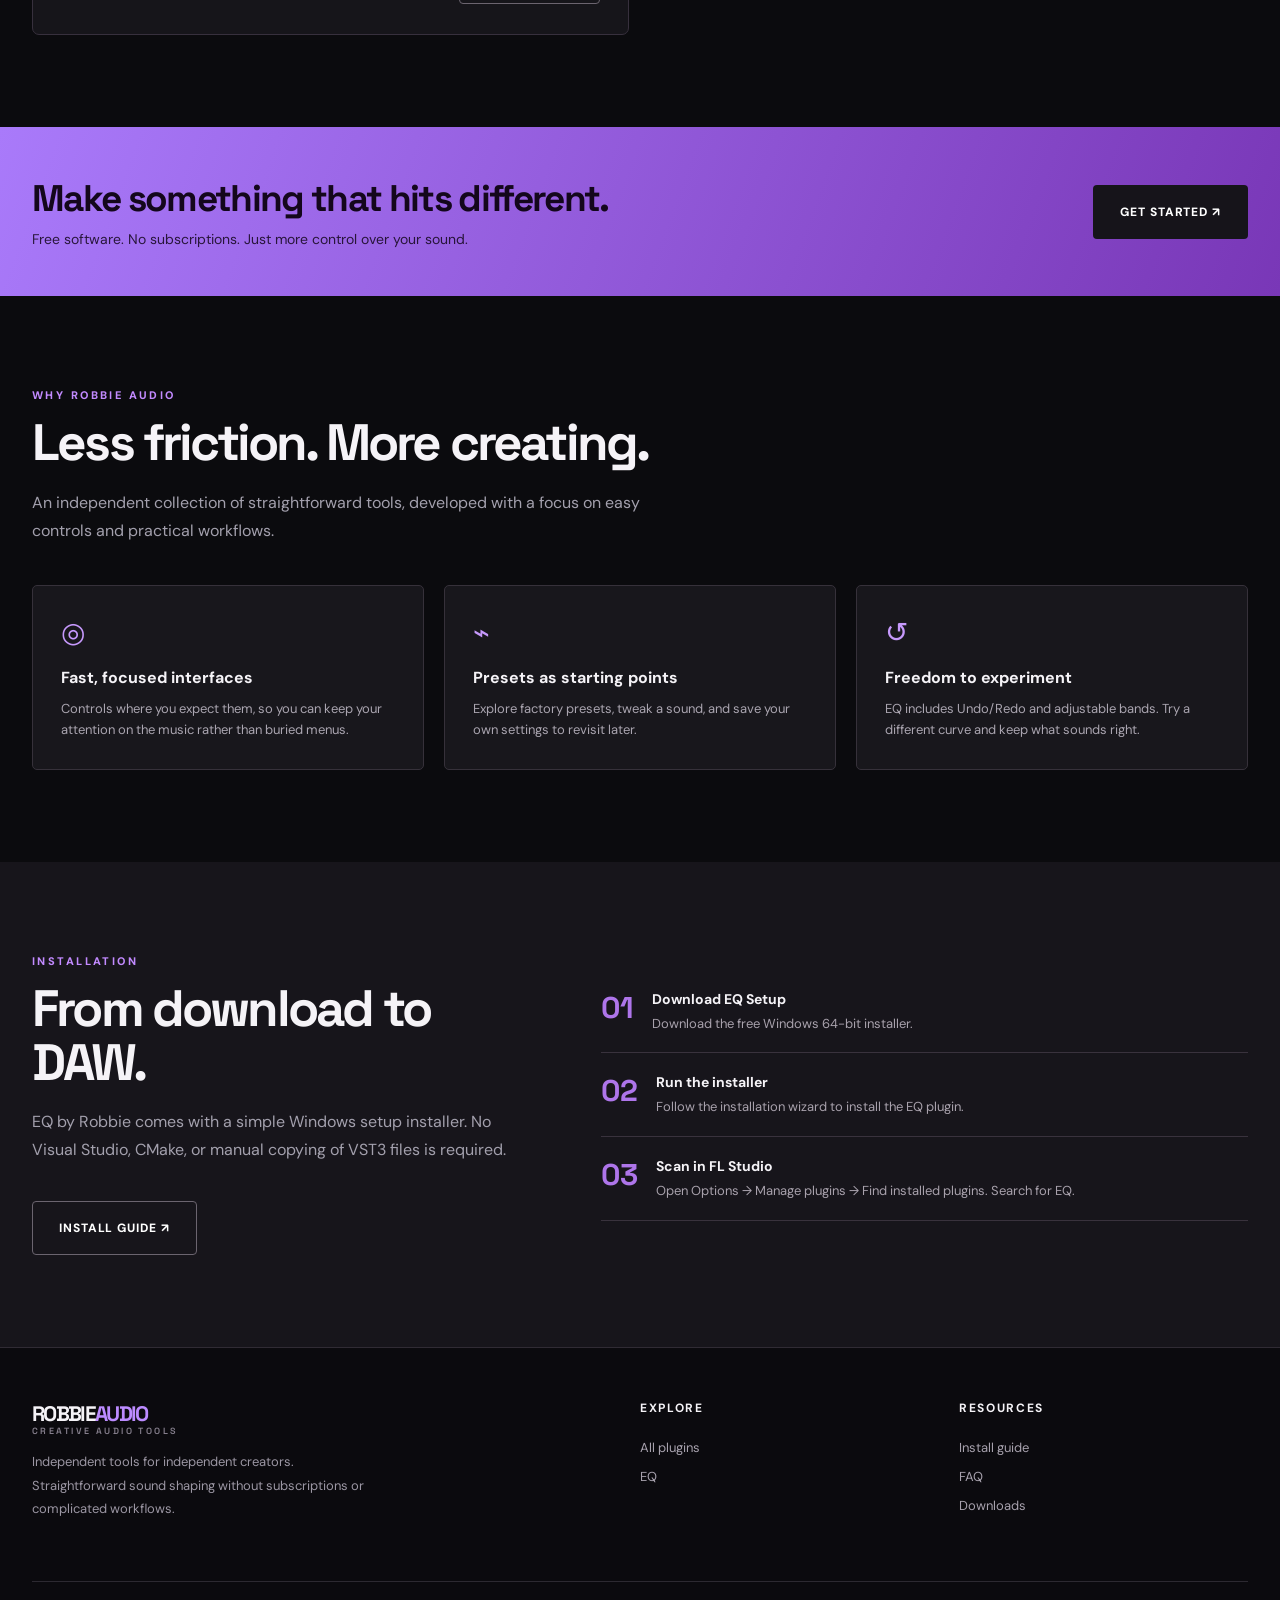
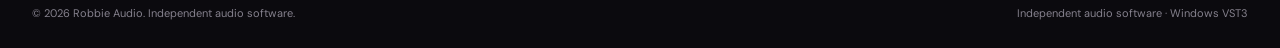
==== commit 2c6a3fd1: "Enable EQ v1.4 installer download across Robbie Audio site" ====
--- a/index.html
+++ b/index.html
@@ -1,6 +1,6 @@
-<!doctype html><html lang="en"><head><meta charset="UTF-8"><meta name="viewport" content="width=device-width,initial-scale=1"><meta name="theme-color" content="#0b0b0e"><meta name="description" content="Robbie Audio makes creative audio plugins for producers. Explore EQ, a free parametric equalizer for Windows VST3."><link rel="icon" type="image/svg+xml" href="assets/favicon.svg"><link rel="stylesheet" href="assets/style.css"><title>Free VST Plugins | Robbie Audio</title></head><body><div class="announcement">INDEPENDENT AUDIO TOOLS. BUILT FOR CREATORS. <span>100% FREE PLUGINS</span></div><header class="site-header"><nav class="nav container" aria-label="Main navigation"><a href="index.html" class="logo">ROBBIE<span>AUDIO</span><small>CREATIVE AUDIO TOOLS</small></a><div class="nav-links"><a href="index.html">Home</a><a href="plugins.html">Plugins</a><a href="support.html">Support</a></div><div class="nav-actions"><a class="nav-pill" href="plugins.html">EXPLORE PLUGINS ↗</a><button data-menu class="menu-btn" aria-label="Toggle navigation" aria-expanded="false">☰</button></div></nav></header><main><section class="hero"><div class="container hero-inner"><div><div class="eyebrow">FREE TO CREATE · NO SUBSCRIPTIONS</div><h1>YOUR SOUND.<br><em>YOUR RULES.</em></h1><p>Creative audio plugins built for the way you work. Shape cleaner vocals, refine instruments and discover your sound with EQ. Completely free.</p><div class="hero-actions"><a class="btn btn-primary" href="plugins.html">EXPLORE PLUGINS ↗</a><a class="btn btn-outline" href="eq.html">MEET EQ</a></div></div><div class="hero-visual"><img src="assets/eq-actual.png" alt="Actual EQ by Robbie plugin interface showing 8 EQ nodes, curve and controls"><span class="visual-tag">FEATURED · EQ v1.4</span></div></div></section>
+<!doctype html><html lang="en"><head><meta charset="UTF-8"><meta name="viewport" content="width=device-width,initial-scale=1"><meta name="theme-color" content="#0b0b0e"><meta name="description" content="Robbie Audio makes creative audio plugins for producers. Explore EQ, a free parametric equalizer for Windows VST3."><link rel="icon" type="image/svg+xml" href="assets/favicon.svg"><link rel="stylesheet" href="assets/style.css"><title>Free VST Plugins | Robbie Audio</title></head><body><div class="announcement">INDEPENDENT AUDIO TOOLS. BUILT FOR CREATORS. <span>100% FREE PLUGINS</span></div><header class="site-header"><nav class="nav container" aria-label="Main navigation"><a href="index.html" class="logo">ROBBIE<span>AUDIO</span><small>CREATIVE AUDIO TOOLS</small></a><div class="nav-links"><a href="index.html">Home</a><a href="plugins.html">Plugins</a><a href="support.html">Support</a></div><div class="nav-actions"><a class="nav-pill" href="plugins.html">EXPLORE PLUGINS ↗</a><button data-menu class="menu-btn" aria-label="Toggle navigation" aria-expanded="false">☰</button></div></nav></header><main><section class="hero"><div class="container hero-inner"><div><div class="eyebrow">FREE TO CREATE · NO SUBSCRIPTIONS</div><h1>YOUR SOUND.<br><em>YOUR RULES.</em></h1><p>Creative audio plugins built for the way you work. Shape cleaner vocals, refine instruments and discover your sound with EQ. Completely free.</p><div class="hero-actions"><a class="btn btn-primary" href="downloads/EQ_by_Robbie_v1.4_Setup.exe" download>↓ DOWNLOAD EQ FREE</a><a class="btn btn-outline" href="eq.html">MEET EQ</a></div></div><div class="hero-visual"><img src="assets/eq-actual.png" alt="Actual EQ by Robbie plugin interface showing 8 EQ nodes, curve and controls"><span class="visual-tag">FEATURED · EQ v1.4</span></div></div></section>
 <div class="stat-strip"><div class="container stats"><div class="stat"><span class="stat-symbol">✦</span>FREE DOWNLOADS</div><div class="stat"><span class="stat-symbol">◈</span>BUILT FOR WINDOWS</div><div class="stat"><span class="stat-symbol">⌁</span>MADE FOR MUSIC MAKERS</div><div class="stat"><span class="stat-symbol">◎</span>INDEPENDENT AUDIO TOOLS</div></div></div>
-<section class="section" id="plugins"><div class="container"><div class="section-header"><div><div class="eyebrow">THE COLLECTION</div><h2 class="section-title">Tools that move your sound.</h2></div><a class="text-link" href="plugins.html">BROWSE ALL PLUGINS ↗</a></div><div class="product-grid"><article class="product-card" data-product data-category="equalizer" data-search="eq 8-band parametric equalizer vocals 808 mixing mastering saturation distortion filter free windows vst3"><a href="eq.html" class="product-image " aria-label="View EQ"><span class="product-badge">FREE DOWNLOAD</span><img src="assets/eq-actual.png" loading="lazy" alt="Actual EQ by Robbie VST3 interface screenshot"></a><div class="product-info"><h3>EQ</h3><p>Precision shaping with eight fully adjustable bands, a spectrum display, fast presets, and flexible controls.</p><div class="product-meta"><span class="chip">WINDOWS VST3</span><span class="chip">8-BAND PARAMETRIC EQUALIZER</span></div><div class="product-footer"><span class="free">FREE</span><a class="btn btn-outline btn-sm" href="eq.html">VIEW PLUGIN ↗</a></div></div></article></div></div></section>
+<section class="section" id="plugins"><div class="container"><div class="section-header"><div><div class="eyebrow">THE COLLECTION</div><h2 class="section-title">Tools that move your sound.</h2></div><a class="text-link" href="plugins.html">BROWSE ALL PLUGINS ↗</a></div><div class="product-grid"><article class="product-card" data-product data-category="equalizer" data-search="eq 8-band parametric equalizer vocals 808 mixing mastering filter free windows vst3"><a href="eq.html" class="product-image " aria-label="View EQ"><span class="product-badge">FREE DOWNLOAD</span><img src="assets/eq-actual.png" loading="lazy" alt="Actual EQ by Robbie VST3 interface screenshot"></a><div class="product-info"><h3>EQ</h3><p>Precision shaping with eight fully adjustable bands, a spectrum display, fast presets, and flexible controls.</p><div class="product-meta"><span class="chip">WINDOWS VST3</span><span class="chip">8-BAND PARAMETRIC EQUALIZER</span></div><div class="product-footer"><span class="free">FREE</span><a class="btn btn-outline btn-sm" href="downloads/EQ_by_Robbie_v1.4_Setup.exe" download>↓ DOWNLOAD EQ</a></div></div></article></div></div></section>
 <section class="wide-banner"><div class="container banner-inner"><div><h2>Make something that hits different.</h2><p>Free software. No subscriptions. Just more control over your sound.</p></div><a class="btn btn-dark" href="plugins.html">GET STARTED ↗</a></div></section>
 <section class="section"><div class="container"><div class="eyebrow">WHY ROBBIE AUDIO</div><h2 class="section-title">Less friction. More creating.</h2><p class="section-description">An independent collection of straightforward tools, developed with a focus on easy controls and practical workflows.</p><div class="feature-grid"><div class="feature"><span class="feature-icon">◎</span><b>Fast, focused interfaces</b><p>Controls where you expect them, so you can keep your attention on the music rather than buried menus.</p></div><div class="feature"><span class="feature-icon">⌁</span><b>Presets as starting points</b><p>Explore factory presets, tweak a sound, and save your own settings to revisit later.</p></div><div class="feature"><span class="feature-icon">↺</span><b>Freedom to experiment</b><p>EQ includes Undo/Redo and adjustable bands. Try a different curve and keep what sounds right.</p></div></div></div></section>
-<section class="section support-preview"><div class="container support-cols"><div><div class="eyebrow">INSTALLATION</div><h2 class="section-title">From download to DAW.</h2><p class="section-description">EQ by Robbie uses a simple Windows setup installer. No Visual Studio, CMake, or manual copying of VST3 files is required.</p><a href="support.html" class="btn btn-outline" style="margin-top:21px">INSTALL GUIDE ↗</a></div><div class="steps"><div class="step"><div class="step-num">01</div><div><strong>Download EQ Setup</strong><p>Get the free Windows 64-bit installer when it is published.</p></div></div><div class="step"><div class="step-num">02</div><div><strong>Run the installer</strong><p>Follow the installation wizard to install the EQ plugin.</p></div></div><div class="step"><div class="step-num">03</div><div><strong>Scan in FL Studio</strong><p>Open Options → Manage plugins → Find installed plugins. Search for EQ.</p></div></div></div></div></section></main><footer class="footer"><div class="container"><div class="footer-grid"><div><a class="logo" href="index.html">ROBBIE<span>AUDIO</span><small>CREATIVE AUDIO TOOLS</small></a><p>Independent tools for independent creators. Straightforward sound shaping without subscriptions or complicated workflows.</p></div><div><h4>Explore</h4><a class="sub" href="plugins.html">All plugins</a><a class="sub" href="eq.html">EQ</a></div><div><h4>Resources</h4><a class="sub" href="support.html">Install guide</a><a class="sub" href="support.html#faq">FAQ</a><a class="sub" href="support.html#downloads">Downloads</a></div></div><div class="footer-bottom"><div>© 2026 Robbie Audio. Independent audio software.</div><div>Independent audio software · Windows VST3</div></div></div></footer><script src="assets/site.js" defer></script></body></html>+<section class="section support-preview"><div class="container support-cols"><div><div class="eyebrow">INSTALLATION</div><h2 class="section-title">From download to DAW.</h2><p class="section-description">EQ by Robbie comes with a simple Windows setup installer. No Visual Studio, CMake, or manual copying of VST3 files is required.</p><a href="support.html" class="btn btn-outline" style="margin-top:21px">INSTALL GUIDE ↗</a></div><div class="steps"><div class="step"><div class="step-num">01</div><div><strong>Download EQ Setup</strong><p>Download the free Windows 64-bit installer.</p></div></div><div class="step"><div class="step-num">02</div><div><strong>Run the installer</strong><p>Follow the installation wizard to install the EQ plugin.</p></div></div><div class="step"><div class="step-num">03</div><div><strong>Scan in FL Studio</strong><p>Open Options → Manage plugins → Find installed plugins. Search for EQ.</p></div></div></div></div></section></main><footer class="footer"><div class="container"><div class="footer-grid"><div><a class="logo" href="index.html">ROBBIE<span>AUDIO</span><small>CREATIVE AUDIO TOOLS</small></a><p>Independent tools for independent creators. Straightforward sound shaping without subscriptions or complicated workflows.</p></div><div><h4>Explore</h4><a class="sub" href="plugins.html">All plugins</a><a class="sub" href="eq.html">EQ</a></div><div><h4>Resources</h4><a class="sub" href="support.html">Install guide</a><a class="sub" href="support.html#faq">FAQ</a><a class="sub" href="support.html#downloads">Downloads</a></div></div><div class="footer-bottom"><div>© 2026 Robbie Audio. Independent audio software.</div><div>Independent audio software · Windows VST3</div></div></div></footer><script src="assets/site.js" defer></script></body></html>
